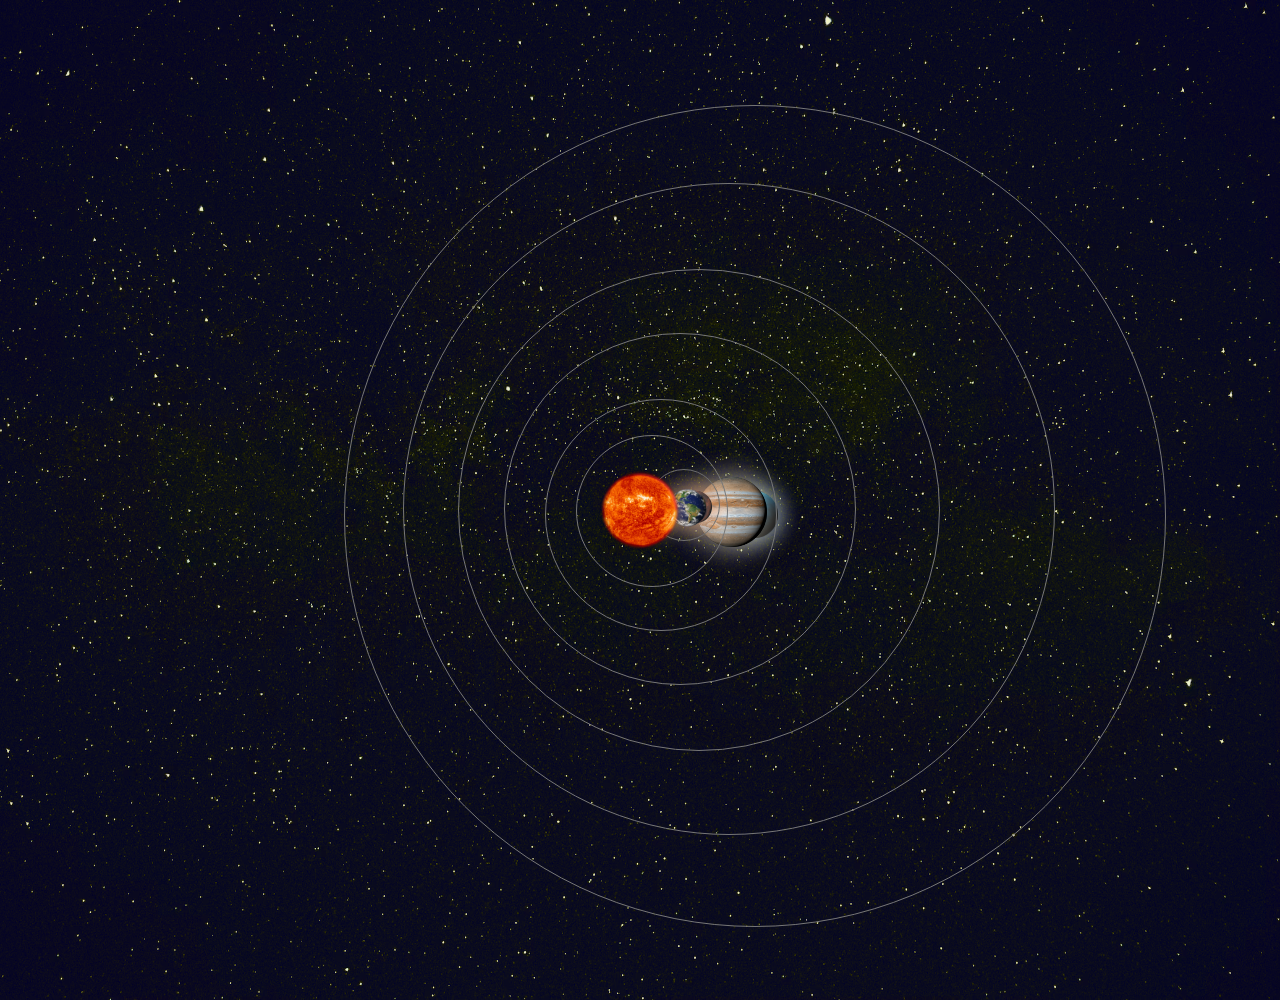
==== animation/index.html @ 2325ce68 "Add files via upload" ====
<!DOCTYPE html>
    <html lang="en">
    <head>
        <meta charset="UTF-8">
        <meta name="viewport" content="width=device-width, initial-scale=1.0">
        <title>Solar System</title>
        <link rel="stylesheet" href="css/style.css">
        <link rel="preconnect" href="https://fonts.googleapis.com">
        <link rel="preconnect" href="https://fonts.gstatic.com" crossorigin>
        <link href="https://fonts.googleapis.com/css2?family=Montserrat&display=swap" rel="stylesheet">
        <link href="https://fonts.googleapis.com/css2?family=Roboto+Mono:wght@300&display=swap" rel="stylesheet">
        <link href="https://fonts.googleapis.com/css2?family=Inconsolata:wght@300&display=swap" rel="stylesheet">
        <script>
            // sun 
            function show(){
                document.getElementById("star").style.display = "block";
            }
            function hide(){
                document.getElementById("star").style.display = "none";
            }
            // mercury 
            function marcshow(){
                document.getElementById("marc").style.display = "block";
            }
            function marchide(){
                document.getElementById("marc").style.display = "none";
            }
            // venus 
            function venshow(){
                document.getElementById("venus").style.display = "block";
            }
            function venhide(){
                document.getElementById("venus").style.display = "none";
            }
            // earth 
            function earshow(){
                document.getElementById("earth").style.display = "block";
            }
            function earhide(){
                document.getElementById("earth").style.display = "none";
            }
            // mars 
            function marsshow(){
                document.getElementById("mars").style.display = "block";
            }
            function marshide(){
                document.getElementById("mars").style.display = "none";
            }
            // jupiter 
            function jupshow(){
                document.getElementById("jupiter").style.display = "block";
            }
            function juphide(){
                document.getElementById("jupiter").style.display = "none";
            }
            // neptune 
            function nepshow(){
                document.getElementById("neptune").style.display = "block";
            }
            function nephide(){
                document.getElementById("neptune").style.display = "none";
            }
        </script>
    </head>
    <body>
        <div class="sun">
            <img src="image/sun.png" alt="" width="80px" height="80px" onclick="show()">
        </div>  
        <div id="star" class="star">
            <img class="starimg" src="image/sun.png" alt="">
            <h1 class="star-name">THE SUN</h1>
            <div class="about">
                <div class="star-detail">
                    <h3>GALAXY</h3>
                    <p>MILKY WAY</p>
                </div>
                <div class="star-detail">
                    <h3>DIAMETER</h3>
                    <p>1.3927 MILLION KM</p>
                </div>
                <div class="star-detail">
                    <h3>AVG TEMPERATURE</h3>
                    <p>5,973°C</p>
                </div>
                <div class="star-detail">
                    <h3>AGE</h3>
                    <p>4.6 BILLION YEARS</p>
                </div>
                <div class="star-detail">
                    <h3>MADE OF</h3>
                    <p>HYDROGEN & HELIUM</p>
                </div>
            </div>
            <img class="cancel" src="image/cancel.png" alt="" onclick="hide()">
        </div>    
        <div class="mercury-outline">
            <div class="mercury">
                <img src="image/mercury.png" alt="" height="18px" width="18px" onclick="marcshow()">
            </div>
        </div>
        <div id="marc" class="star">
            <img class="starimg" src="image/mercury.png" alt="">
            <h1 class="star-name">THE MERCURY</h1>
            <div class="about">
                <div class="star-detail">
                    <h3>GALAXY</h3>
                    <p>MILKY WAY</p>
                </div>
                <div class="star-detail">
                    <h3>DIAMETER</h3>
                    <p>4,879.4 KM</p>
                </div>
                <div class="star-detail">
                    <h3>AVG TEMPERATURE</h3>
                    <p>430°C</p>
                </div>
                <div class="star-detail">
                    <h3>AGE</h3>
                    <p>4.5 BILLION YEARS</p>
                </div>
                <div class="star-detail">
                    <h3>MADE OF</h3>
                    <p>SILICATE ROCKS & IRONS</p>
                </div>
            </div>
            <img class="cancel" src="image/cancel.png" alt="" onclick="marchide()">
        </div>
        <div class="venus-outline">
            <div class="venus">
                <img src="image/venus.png" alt="" height="30px" width="30px" onclick="venshow()">
            </div>
        </div>
        <div id="venus" class="star">
            <img class="starimg" src="image/venus.png" alt="">
            <h1 class="star-name">THE VENUS</h1>
            <div class="about">
                <div class="star-detail">
                    <h3>GALAXY</h3>
                    <p>MILKY WAY</p>
                </div>
                <div class="star-detail">
                    <h3>DIAMETER</h3>
                    <p>12,104 KM</p>
                </div>
                <div class="star-detail">
                    <h3>AVG TEMPERATURE</h3>
                    <p>460°C</p>
                </div>
                <div class="star-detail">
                    <h3>AGE</h3>
                    <p>4.5 BILLION YEARS</p>
                </div>
                <div class="star-detail">
                    <h3>MADE OF</h3>
                    <p>ROCKY MANTLE & CENTRAL IRON CORE</p>
                </div>
            </div>
            <img class="cancel" src="image/cancel.png" alt="" onclick="venhide()">
        </div>
        <div class="earth-outline">
            <div class="earth">
                <img src="image/earth.png" alt="" height="40px" width="55px" onclick="earshow()">
                <div class="moon-outline">
                    <div class="moon">
                        <img src="image/moon.png" alt="" height="15px" width="20px">
                    </div>
                </div>
            </div>
        </div>
        <div id="earth" class="star">
            <img class="starimg" src="image/earth.png" alt="" style="width: 540px; height: 400px;">
            <h1 class="star-name">THE EARTH</h1>
            <div class="about">
                <div class="star-detail">
                    <h3>GALAXY</h3>
                    <p>MILKY WAY</p>
                </div>
                <div class="star-detail">
                    <h3>DIAMETER</h3>
                    <p>12,742 KM</p>
                </div>
                <div class="star-detail">
                    <h3>AVG TEMPERATURE</h3>
                    <p>15°C</p>
                </div>
                <div class="star-detail">
                    <h3>AGE</h3>
                    <p>4.5 BILLION YEARS</p>
                </div>
                <div class="star-detail">
                    <h3>MADE OF</h3>
                    <p>IRON, OXYGEN, SILICON, MAGNESIUM,<br> SULFUR, NICKEL, CALCIUM & ALINIMIUM</p>
                </div>
            </div>
            <img class="cancel" src="image/cancel.png" alt="" onclick="earhide()">
        </div>
        <div class="mars-outline">
            <div class="mars">
                <img src="image/mars.png" alt="" height="32px" width="32px" onclick="marsshow()">
            </div>
        </div>
        <div id="mars" class="star">
            <img class="starimg" src="image/mars.png" alt="">
            <h1 class="star-name">THE MARS</h1>
            <div class="about">
                <div class="star-detail">
                    <h3>GALAXY</h3>
                    <p>MILKY WAY</p>
                </div>
                <div class="star-detail">
                    <h3>DIAMETER</h3>
                    <p>6,779 KM</p>
                </div>
                <div class="star-detail">
                    <h3>AVG TEMPERATURE</h3>
                    <p>20°C to -153°C</p>
                </div>
                <div class="star-detail">
                    <h3>AGE</h3>
                    <p>4.5 BILLION YEARS</p>
                </div>
                <div class="star-detail">
                    <h3>MADE OF</h3>
                    <p>IRON, NICKEL & SULFUR</p>
                </div>
            </div>
            <img class="cancel" src="image/cancel.png" alt="" onclick="marshide()">
        </div>
        <div class="jupiter-outline">
            <div class="jupiter">
                <img src="image/jupiter.png" alt="" height="70px" width="70px" onclick="jupshow()">
            </div>
        </div>
        <div id="jupiter" class="star">
            <img class="starimg" src="image/jupiter.png" alt="">
            <h1 class="star-name">THE JUPITER</h1>
            <div class="about">
                <div class="star-detail">
                    <h3>GALAXY</h3>
                    <p>MILKY WAY</p>
                </div>
                <div class="star-detail">
                    <h3>DIAMETER</h3>
                    <p>139,820 KM</p>
                </div>
                <div class="star-detail">
                    <h3>AVG TEMPERATURE</h3>
                    <p>-145°C</p>
                </div>
                <div class="star-detail">
                    <h3>AGE</h3>
                    <p>4.5 BILLION YEARS</p>
                </div>
                <div class="star-detail">
                    <h3>MADE OF</h3>
                    <p>HYDROGEN & HELIUM</p>
                </div>
            </div>
            <img class="cancel" src="image/cancel.png" alt="" onclick="juphide()">
        </div>
        <div class="neptune-outline">
            <div class="neptune">
                <img src="image/neptune.png" alt="" height="47px" width="47px" onclick="nepshow()">
            </div>
        </div>
        <div id="neptune" class="star">
            <img class="starimg" src="image/neptune.png" alt="">
            <h1 class="star-name">THE NEPTUNE</h1>
            <div class="about">
                <div class="star-detail">
                    <h3>GALAXY</h3>
                    <p>MILKY WAY</p>
                </div>
                <div class="star-detail">
                    <h3>DIAMETER</h3>
                    <p>49,244 KM</p>
                </div>
                <div class="star-detail">
                    <h3>AVG TEMPERATURE</h3>
                    <p>-214°C</p>
                </div>
                <div class="star-detail">
                    <h3>AGE</h3>
                    <p>4.5 BILLION YEARS</p>
                </div>
                <div class="star-detail">
                    <h3>MADE OF</h3>
                    <p>WATER, METHANE & AMMONIA</p>
                </div>
            </div>
            <img class="cancel" src="image/cancel.png" alt="" onclick="nephide()">
        </div>
    </body>
    </html>
---- animation/css/style.css ----
body{
    background-image: url(../image/space.avif);
    background-color: rgb(11 11 57);
    background-blend-mode: difference;
    height: 1000px;
    background-repeat: no-repeat;
    background-size: 100% 100%;
    position: relative;
    padding: 0;
    margin: 0;
}
.sun{
    height: 75px;
    width: 75px;
    border-radius: 100px;
    /* box-shadow: 0px 0px 70px 10px #de8730; */

    position: relative;
    left: 46.9%;
    top: 47%;
    z-index: 7;

    animation-name: sun;
    animation-duration: 50s;
    animation-iteration-count: infinite;
    animation-timing-function: linear;
}
.mercury-outline{
    border: 1px solid rgb(119, 119, 119);
    border-radius: 200px;
    width: 150px;
    height: 150px;
    position: relative;
    left: 45%;
    top: 36%;
    z-index: 6;
}
.mercury{
    /* background-color: #f4a830; */
    height: 18px; 
    width: 18px;
    border-radius: 50px;
    box-shadow: 0px 0px 20px 2px #a2a2a29d;

    position: absolute;
    left: 44%;
    top: 44%;
    animation-name: mercury;
    animation-duration: 13s;
    animation-iteration-count: infinite;
    animation-timing-function: linear;
}
.venus-outline{
    border: 1px solid rgb(119, 119, 119);
    border-radius: 100%;
    width: 230px;
    height: 230px;
    position: relative;
    left: 42.6%;
    top: 17.2%;
    z-index: 5;
}
.venus{
    /* background-color: #ff7f00;   */
    height: 30px; 
    width: 30px;
    border-radius: 50px;
    box-shadow: 0px 0px 20px 2px #e99f55;

    position: absolute;
    left: 42%;
    top: 42%;
    animation-name: venus;
    animation-duration: 10s;
    animation-iteration-count: infinite;
    animation-timing-function: linear;
}
.earth-outline{
    border: 1px solid rgb(119, 119, 119);
    border-radius: 100%;
    width: 350px;
    height: 350px;
    position: relative;
    left: 39.4%;
    top: -12.6%;
    z-index: 4;
}
.earth{
    /* background-color: #00fdf9;   */
    

    position: absolute;
    left: 44%;
    top: 44%;
    animation-name: earth;
    animation-duration: 20s;
    animation-iteration-count: infinite;
    animation-timing-function: linear;
}
.moon-outline{
    border: 1px solid rgb(104, 104, 104);
    border-radius: 100%;
    width: 70px;
    height: 70px;
    position: absolute;
    left: -21%;
    top: -43%;
    z-index: -1;
}
.moon{
    /* background-color: rgb(207, 207, 207); */
    height: 15px;
    width: 15px;
    border-radius: 50px;
    box-shadow: 0px 0px 35px 10px rgb(175, 175, 175);

    position: absolute;
    top: 43%;
    left: 44%;
    animation-name: moon;
    animation-duration: 10s;
    animation-iteration-count: infinite;
    animation-timing-function: linear;
}
.mars-outline{
    border: 1px solid rgb(119, 119, 119);
    border-radius: 100%;
    width: 480px;
    height: 480px;
    position: relative;
    left: 35.8%;
    top: -54.2%;
    z-index: 3;
}
.mars{
    /* background-color: #ca2e2e;   */
    height: 32px; 
    width: 32px;
    border-radius: 50px;
    box-shadow: 0px 0px 20px 5px #f5884498;

    position: absolute;
    left: 46%;
    top: 46%;
    animation-name: mars;
    animation-duration: 15s;
    animation-iteration-count: infinite;
    animation-timing-function: linear;
}
.jupiter-outline{
    border: 1px solid rgb(119, 119, 119);
    border-radius: 100%;
    width: 650px;
    height: 650px;
    position: relative;
    left: 31.5%;
    top: -111%;
    z-index: 2;
}
.jupiter{
    /* background-color: #d6a400;   */
    height: 70px; 
    width: 70px;
    border-radius: 100px;
    box-shadow: 0px 0px 25px 5px #d9d3bd90;

    position: absolute;
    left: 45%;
    top: 45%;
    
    animation-name: jupiter;
    animation-duration: 25s;
    animation-iteration-count: infinite;
    animation-timing-function: linear;
}
.neptune-outline{
    border: 1px solid rgb(119, 119, 119);
    border-radius: 100%;
    width: 820px;
    height: 820px;
    position: relative;
    left: 26.9%;
    top: -184%;
    z-index: 1;
}
.neptune{
    /* background-color: #d6a400;   */
    height: 47px; 
    width: 47px;
    border-radius: 100px;
    box-shadow: 0px 0px 20px 5px #bad7df90;

    position: absolute;
    left: 47%;
    top: 47%;
    
    animation-name: neptune;
    animation-duration: 20s;
    animation-iteration-count: infinite;
    animation-timing-function: linear;
}

@keyframes sun{
    from{
        transform: rotate(0deg) ;
    }
    to{
        transform: rotate(360deg) ;
    }
}
@keyframes mercury{
    from{
        transform: rotate(0deg)translateX(73px) rotate(0deg) rotate(0deg);
    }
    to{
        transform: rotate(360deg)translateX(73px) rotate(-360deg) rotate(-360deg);
    }
}
@keyframes venus{
    from{
        transform: rotate(0deg)translateX(110px) rotate(0deg) rotate(0deg);
    }
    to{
        transform: rotate(360deg)translateX(110px) rotate(-360deg) rotate(-360deg);
    }
}
@keyframes earth{
    from{
        transform: rotate(0deg)translateX(175px) rotate(0deg) rotate(0deg);
    }
    to{
        transform: rotate(360deg)translateX(175px) rotate(-360deg) rotate(-360deg);
    }
}
@keyframes moon{
    from{
        transform: rotate(0deg)translateX(35px) rotate(0deg);
    }
    to{
        transform: rotate(360deg)translateX(35px) rotate(-360deg);
    }
}
@keyframes mars{
    from{
        transform: rotate(0deg)translateX(240px) rotate(0deg) rotate(0deg);
    }
    to{
        transform: rotate(360deg)translateX(240px) rotate(-360deg) rotate(-360deg);
    }
}
@keyframes jupiter{
    from{
        transform: rotate(0deg)translateX(330px) rotate(0deg) rotate(0deg);
    }
    to{
        transform: rotate(360deg)translateX(330px) rotate(-360deg) rotate(-360deg);
    }
}
@keyframes neptune{
    from{
        transform: rotate(0deg)translateX(415px) rotate(0deg) rotate(0deg);
    }
    to{
        transform: rotate(360deg)translateX(415px) rotate(-360deg) rotate(-360deg);
    }
}

/* on click js */
.star{
    position: absolute;
    top: 0;
    height: 100%;
    width: 100%;
    background-image: url(../image/space.avif);
    background-repeat: no-repeat;
    background-size: 100% 100%;
    z-index: 8;
    text-align: center;
    display: none;
}
.starimg{
    height: 400px;
    width: 400px;
    margin-top: 100px;

    animation-name: sun;
    animation-duration: 50s;
    animation-iteration-count: infinite;
    animation-timing-function: linear;
}
.star-name{
    color: white;
    font-size: 50px;
    font-family: 'Montserrat', sans-serif;
    letter-spacing: 8px;
    font-weight: 200;
}
.about{
    display: flex;
    justify-content:space-between;
    text-align: left;
    padding: 50px 200px;
}
.star-detail h3{
    color: rgba(245, 245, 245, 0.741);
    font-family: 'Roboto Mono', monospace;
    font-weight: 200;
    letter-spacing: 5px;
    font-size: 18px;
    margin-bottom: 10px;
}
.star-detail p{
    color: white;
    font-family: 'Inconsolata', monospace;
    font-size: 20px;
    letter-spacing: 3px;
    margin-top: 10px;
}
.cancel{
    height: 50px;
    width: 50px;
    margin-top: 80px;
}
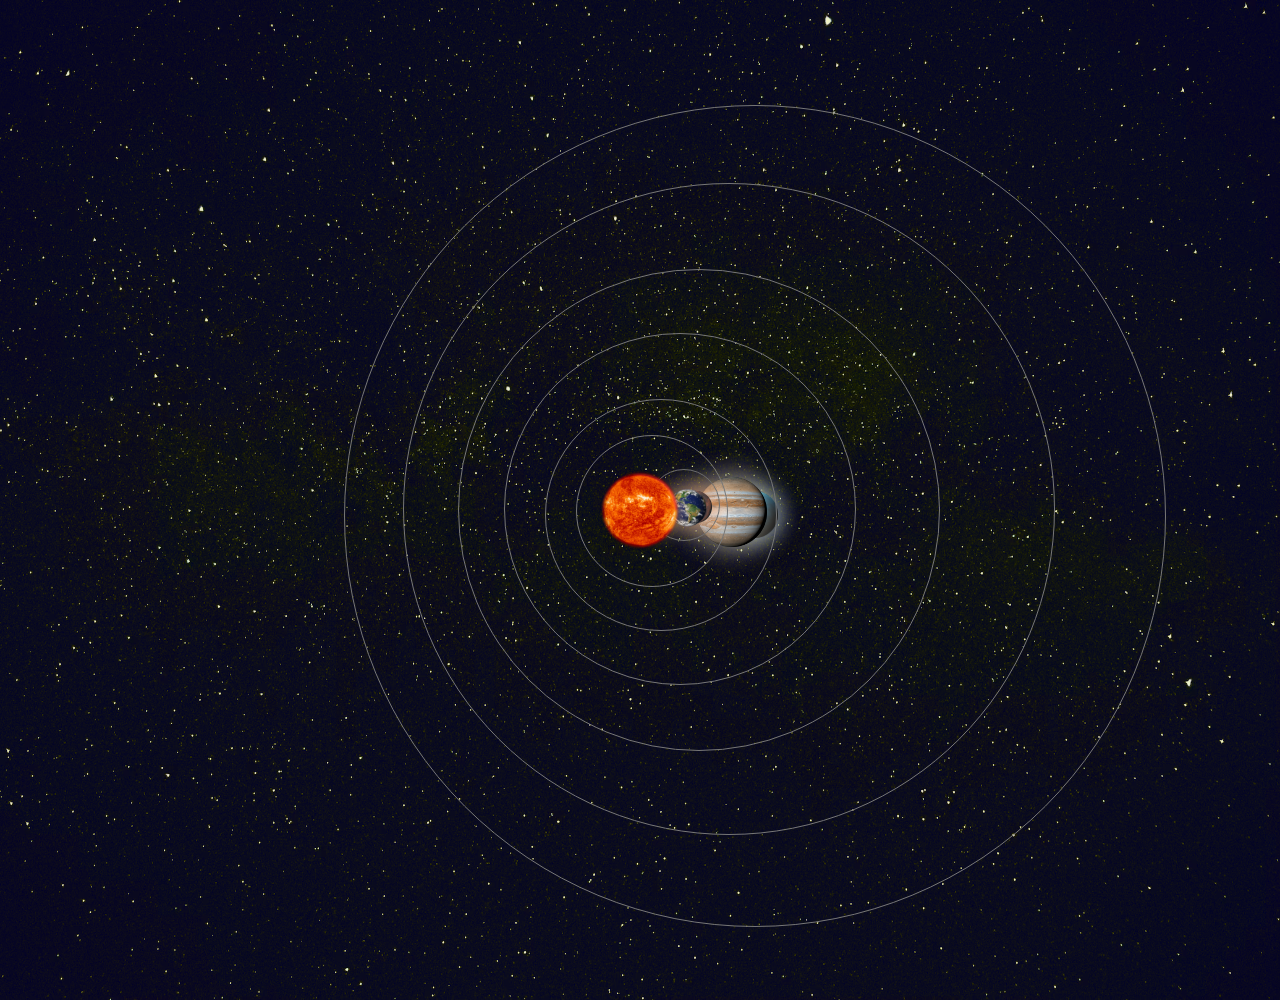
==== commit 2ae7a8cd: "Add files via upload" ====
--- a/animation/index.html
+++ b/animation/index.html
@@ -4,7 +4,7 @@
         <meta charset="UTF-8">
         <meta name="viewport" content="width=device-width, initial-scale=1.0">
         <title>Solar System</title>
-        <link rel="stylesheet" href="css/style.css">
+        <link rel="stylesheet" href="style.css">
         <link rel="preconnect" href="https://fonts.googleapis.com">
         <link rel="preconnect" href="https://fonts.gstatic.com" crossorigin>
         <link href="https://fonts.googleapis.com/css2?family=Montserrat&display=swap" rel="stylesheet">
@@ -64,10 +64,10 @@
     </head>
     <body>
         <div class="sun">
-            <img src="image/sun.png" alt="" width="80px" height="80px" onclick="show()">
+            <img src="sun.png" alt="" width="80px" height="80px" onclick="show()">
         </div>  
         <div id="star" class="star">
-            <img class="starimg" src="image/sun.png" alt="">
+            <img class="starimg" src="sun.png" alt="">
             <h1 class="star-name">THE SUN</h1>
             <div class="about">
                 <div class="star-detail">
@@ -91,15 +91,15 @@
                     <p>HYDROGEN & HELIUM</p>
                 </div>
             </div>
-            <img class="cancel" src="image/cancel.png" alt="" onclick="hide()">
+            <img class="cancel" src="cancel.png" alt="" onclick="hide()">
         </div>    
         <div class="mercury-outline">
             <div class="mercury">
-                <img src="image/mercury.png" alt="" height="18px" width="18px" onclick="marcshow()">
+                <img src="mercury.png" alt="" height="18px" width="18px" onclick="marcshow()">
             </div>
         </div>
         <div id="marc" class="star">
-            <img class="starimg" src="image/mercury.png" alt="">
+            <img class="starimg" src="mercury.png" alt="">
             <h1 class="star-name">THE MERCURY</h1>
             <div class="about">
                 <div class="star-detail">
@@ -123,15 +123,15 @@
                     <p>SILICATE ROCKS & IRONS</p>
                 </div>
             </div>
-            <img class="cancel" src="image/cancel.png" alt="" onclick="marchide()">
+            <img class="cancel" src="cancel.png" alt="" onclick="marchide()">
         </div>
         <div class="venus-outline">
             <div class="venus">
-                <img src="image/venus.png" alt="" height="30px" width="30px" onclick="venshow()">
+                <img src="venus.png" alt="" height="30px" width="30px" onclick="venshow()">
             </div>
         </div>
         <div id="venus" class="star">
-            <img class="starimg" src="image/venus.png" alt="">
+            <img class="starimg" src="venus.png" alt="">
             <h1 class="star-name">THE VENUS</h1>
             <div class="about">
                 <div class="star-detail">
@@ -155,20 +155,20 @@
                     <p>ROCKY MANTLE & CENTRAL IRON CORE</p>
                 </div>
             </div>
-            <img class="cancel" src="image/cancel.png" alt="" onclick="venhide()">
+            <img class="cancel" src="cancel.png" alt="" onclick="venhide()">
         </div>
         <div class="earth-outline">
             <div class="earth">
-                <img src="image/earth.png" alt="" height="40px" width="55px" onclick="earshow()">
+                <img src="earth.png" alt="" height="40px" width="55px" onclick="earshow()">
                 <div class="moon-outline">
                     <div class="moon">
-                        <img src="image/moon.png" alt="" height="15px" width="20px">
+                        <img src="moon.png" alt="" height="15px" width="20px">
                     </div>
                 </div>
             </div>
         </div>
         <div id="earth" class="star">
-            <img class="starimg" src="image/earth.png" alt="" style="width: 540px; height: 400px;">
+            <img class="starimg" src="earth.png" alt="" style="width: 540px; height: 400px;">
             <h1 class="star-name">THE EARTH</h1>
             <div class="about">
                 <div class="star-detail">
@@ -192,15 +192,15 @@
                     <p>IRON, OXYGEN, SILICON, MAGNESIUM,<br> SULFUR, NICKEL, CALCIUM & ALINIMIUM</p>
                 </div>
             </div>
-            <img class="cancel" src="image/cancel.png" alt="" onclick="earhide()">
+            <img class="cancel" src="cancel.png" alt="" onclick="earhide()">
         </div>
         <div class="mars-outline">
             <div class="mars">
-                <img src="image/mars.png" alt="" height="32px" width="32px" onclick="marsshow()">
+                <img src="mars.png" alt="" height="32px" width="32px" onclick="marsshow()">
             </div>
         </div>
         <div id="mars" class="star">
-            <img class="starimg" src="image/mars.png" alt="">
+            <img class="starimg" src="mars.png" alt="">
             <h1 class="star-name">THE MARS</h1>
             <div class="about">
                 <div class="star-detail">
@@ -224,15 +224,15 @@
                     <p>IRON, NICKEL & SULFUR</p>
                 </div>
             </div>
-            <img class="cancel" src="image/cancel.png" alt="" onclick="marshide()">
+            <img class="cancel" src="cancel.png" alt="" onclick="marshide()">
         </div>
         <div class="jupiter-outline">
             <div class="jupiter">
-                <img src="image/jupiter.png" alt="" height="70px" width="70px" onclick="jupshow()">
+                <img src="jupiter.png" alt="" height="70px" width="70px" onclick="jupshow()">
             </div>
         </div>
         <div id="jupiter" class="star">
-            <img class="starimg" src="image/jupiter.png" alt="">
+            <img class="starimg" src="jupiter.png" alt="">
             <h1 class="star-name">THE JUPITER</h1>
             <div class="about">
                 <div class="star-detail">
@@ -256,15 +256,15 @@
                     <p>HYDROGEN & HELIUM</p>
                 </div>
             </div>
-            <img class="cancel" src="image/cancel.png" alt="" onclick="juphide()">
+            <img class="cancel" src="cancel.png" alt="" onclick="juphide()">
         </div>
         <div class="neptune-outline">
             <div class="neptune">
-                <img src="image/neptune.png" alt="" height="47px" width="47px" onclick="nepshow()">
+                <img src="neptune.png" alt="" height="47px" width="47px" onclick="nepshow()">
             </div>
         </div>
         <div id="neptune" class="star">
-            <img class="starimg" src="image/neptune.png" alt="">
+            <img class="starimg" src="neptune.png" alt="">
             <h1 class="star-name">THE NEPTUNE</h1>
             <div class="about">
                 <div class="star-detail">
@@ -288,7 +288,7 @@
                     <p>WATER, METHANE & AMMONIA</p>
                 </div>
             </div>
-            <img class="cancel" src="image/cancel.png" alt="" onclick="nephide()">
+            <img class="cancel" src="cancel.png" alt="" onclick="nephide()">
         </div>
     </body>
     </html>
--- a/animation/style.css
+++ b/animation/style.css
@@ -0,0 +1,323 @@
+body{
+    background-image: url(space.avif);
+    background-color: rgb(11 11 57);
+    background-blend-mode: difference;
+    height: 1000px;
+    background-repeat: no-repeat;
+    background-size: 100% 100%;
+    position: relative;
+    padding: 0;
+    margin: 0;
+}
+.sun{
+    height: 75px;
+    width: 75px;
+    border-radius: 100px;
+    /* box-shadow: 0px 0px 70px 10px #de8730; */
+
+    position: relative;
+    left: 46.9%;
+    top: 47%;
+    z-index: 7;
+
+    animation-name: sun;
+    animation-duration: 50s;
+    animation-iteration-count: infinite;
+    animation-timing-function: linear;
+}
+.mercury-outline{
+    border: 1px solid rgb(119, 119, 119);
+    border-radius: 200px;
+    width: 150px;
+    height: 150px;
+    position: relative;
+    left: 45%;
+    top: 36%;
+    z-index: 6;
+}
+.mercury{
+    /* background-color: #f4a830; */
+    height: 18px; 
+    width: 18px;
+    border-radius: 50px;
+    box-shadow: 0px 0px 20px 2px #a2a2a29d;
+
+    position: absolute;
+    left: 44%;
+    top: 44%;
+    animation-name: mercury;
+    animation-duration: 13s;
+    animation-iteration-count: infinite;
+    animation-timing-function: linear;
+}
+.venus-outline{
+    border: 1px solid rgb(119, 119, 119);
+    border-radius: 100%;
+    width: 230px;
+    height: 230px;
+    position: relative;
+    left: 42.6%;
+    top: 17.2%;
+    z-index: 5;
+}
+.venus{
+    /* background-color: #ff7f00;   */
+    height: 30px; 
+    width: 30px;
+    border-radius: 50px;
+    box-shadow: 0px 0px 20px 2px #e99f55;
+
+    position: absolute;
+    left: 42%;
+    top: 42%;
+    animation-name: venus;
+    animation-duration: 10s;
+    animation-iteration-count: infinite;
+    animation-timing-function: linear;
+}
+.earth-outline{
+    border: 1px solid rgb(119, 119, 119);
+    border-radius: 100%;
+    width: 350px;
+    height: 350px;
+    position: relative;
+    left: 39.4%;
+    top: -12.6%;
+    z-index: 4;
+}
+.earth{
+    /* background-color: #00fdf9;   */
+    
+
+    position: absolute;
+    left: 44%;
+    top: 44%;
+    animation-name: earth;
+    animation-duration: 20s;
+    animation-iteration-count: infinite;
+    animation-timing-function: linear;
+}
+.moon-outline{
+    border: 1px solid rgb(104, 104, 104);
+    border-radius: 100%;
+    width: 70px;
+    height: 70px;
+    position: absolute;
+    left: -21%;
+    top: -43%;
+    z-index: -1;
+}
+.moon{
+    /* background-color: rgb(207, 207, 207); */
+    height: 15px;
+    width: 15px;
+    border-radius: 50px;
+    box-shadow: 0px 0px 35px 10px rgb(175, 175, 175);
+
+    position: absolute;
+    top: 43%;
+    left: 44%;
+    animation-name: moon;
+    animation-duration: 10s;
+    animation-iteration-count: infinite;
+    animation-timing-function: linear;
+}
+.mars-outline{
+    border: 1px solid rgb(119, 119, 119);
+    border-radius: 100%;
+    width: 480px;
+    height: 480px;
+    position: relative;
+    left: 35.8%;
+    top: -54.2%;
+    z-index: 3;
+}
+.mars{
+    /* background-color: #ca2e2e;   */
+    height: 32px; 
+    width: 32px;
+    border-radius: 50px;
+    box-shadow: 0px 0px 20px 5px #f5884498;
+
+    position: absolute;
+    left: 46%;
+    top: 46%;
+    animation-name: mars;
+    animation-duration: 15s;
+    animation-iteration-count: infinite;
+    animation-timing-function: linear;
+}
+.jupiter-outline{
+    border: 1px solid rgb(119, 119, 119);
+    border-radius: 100%;
+    width: 650px;
+    height: 650px;
+    position: relative;
+    left: 31.5%;
+    top: -111%;
+    z-index: 2;
+}
+.jupiter{
+    /* background-color: #d6a400;   */
+    height: 70px; 
+    width: 70px;
+    border-radius: 100px;
+    box-shadow: 0px 0px 25px 5px #d9d3bd90;
+
+    position: absolute;
+    left: 45%;
+    top: 45%;
+    
+    animation-name: jupiter;
+    animation-duration: 25s;
+    animation-iteration-count: infinite;
+    animation-timing-function: linear;
+}
+.neptune-outline{
+    border: 1px solid rgb(119, 119, 119);
+    border-radius: 100%;
+    width: 820px;
+    height: 820px;
+    position: relative;
+    left: 26.9%;
+    top: -184%;
+    z-index: 1;
+}
+.neptune{
+    /* background-color: #d6a400;   */
+    height: 47px; 
+    width: 47px;
+    border-radius: 100px;
+    box-shadow: 0px 0px 20px 5px #bad7df90;
+
+    position: absolute;
+    left: 47%;
+    top: 47%;
+    
+    animation-name: neptune;
+    animation-duration: 20s;
+    animation-iteration-count: infinite;
+    animation-timing-function: linear;
+}
+
+@keyframes sun{
+    from{
+        transform: rotate(0deg) ;
+    }
+    to{
+        transform: rotate(360deg) ;
+    }
+}
+@keyframes mercury{
+    from{
+        transform: rotate(0deg)translateX(73px) rotate(0deg) rotate(0deg);
+    }
+    to{
+        transform: rotate(360deg)translateX(73px) rotate(-360deg) rotate(-360deg);
+    }
+}
+@keyframes venus{
+    from{
+        transform: rotate(0deg)translateX(110px) rotate(0deg) rotate(0deg);
+    }
+    to{
+        transform: rotate(360deg)translateX(110px) rotate(-360deg) rotate(-360deg);
+    }
+}
+@keyframes earth{
+    from{
+        transform: rotate(0deg)translateX(175px) rotate(0deg) rotate(0deg);
+    }
+    to{
+        transform: rotate(360deg)translateX(175px) rotate(-360deg) rotate(-360deg);
+    }
+}
+@keyframes moon{
+    from{
+        transform: rotate(0deg)translateX(35px) rotate(0deg);
+    }
+    to{
+        transform: rotate(360deg)translateX(35px) rotate(-360deg);
+    }
+}
+@keyframes mars{
+    from{
+        transform: rotate(0deg)translateX(240px) rotate(0deg) rotate(0deg);
+    }
+    to{
+        transform: rotate(360deg)translateX(240px) rotate(-360deg) rotate(-360deg);
+    }
+}
+@keyframes jupiter{
+    from{
+        transform: rotate(0deg)translateX(330px) rotate(0deg) rotate(0deg);
+    }
+    to{
+        transform: rotate(360deg)translateX(330px) rotate(-360deg) rotate(-360deg);
+    }
+}
+@keyframes neptune{
+    from{
+        transform: rotate(0deg)translateX(415px) rotate(0deg) rotate(0deg);
+    }
+    to{
+        transform: rotate(360deg)translateX(415px) rotate(-360deg) rotate(-360deg);
+    }
+}
+
+/* on click js */
+.star{
+    position: absolute;
+    top: 0;
+    height: 100%;
+    width: 100%;
+    background-image: url(space.avif);
+    background-repeat: no-repeat;
+    background-size: 100% 100%;
+    z-index: 8;
+    text-align: center;
+    display: none;
+}
+.starimg{
+    height: 400px;
+    width: 400px;
+    margin-top: 100px;
+
+    animation-name: sun;
+    animation-duration: 50s;
+    animation-iteration-count: infinite;
+    animation-timing-function: linear;
+}
+.star-name{
+    color: white;
+    font-size: 50px;
+    font-family: 'Montserrat', sans-serif;
+    letter-spacing: 8px;
+    font-weight: 200;
+}
+.about{
+    display: flex;
+    justify-content:space-between;
+    text-align: left;
+    padding: 50px 200px;
+}
+.star-detail h3{
+    color: rgba(245, 245, 245, 0.741);
+    font-family: 'Roboto Mono', monospace;
+    font-weight: 200;
+    letter-spacing: 5px;
+    font-size: 18px;
+    margin-bottom: 10px;
+}
+.star-detail p{
+    color: white;
+    font-family: 'Inconsolata', monospace;
+    font-size: 20px;
+    letter-spacing: 3px;
+    margin-top: 10px;
+}
+.cancel{
+    height: 50px;
+    width: 50px;
+    margin-top: 80px;
+}
